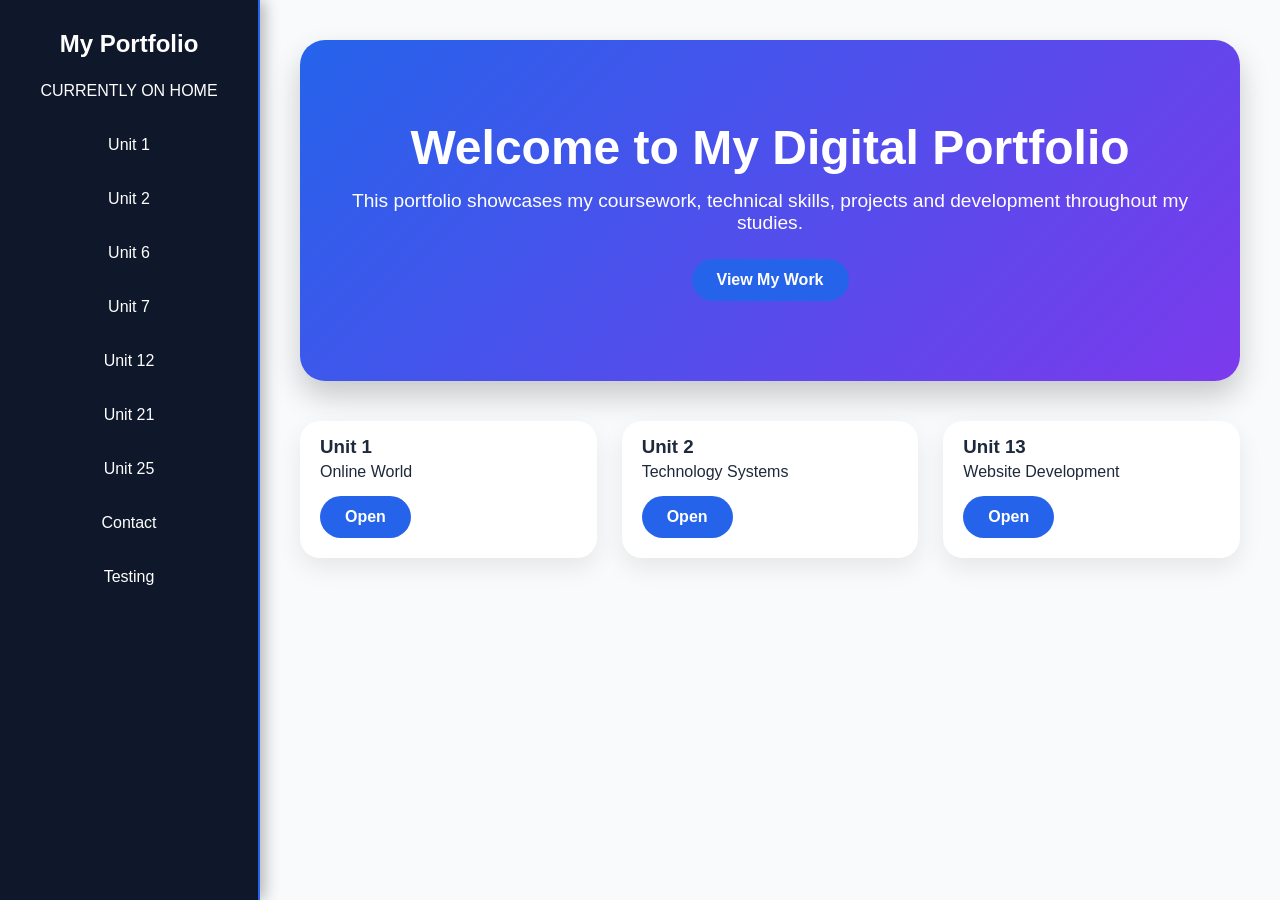
==== index.html @ 54e22fbc "Upload portfolio website" ====
<!DOCTYPE html>
<html>
<head>
<title>Adil Nsumbu Digital Portfolio</title>
<link rel="stylesheet" href="css/style.css">
</head>

<body>

<div class="sidebar">

<h2>My Portfolio</h2>

<ul>
<li><a href="index.html">CURRENTLY ON HOME</a></li>
<li><a href="unit1.html">Unit 1</a></li>
<li><a href="unit2.html">Unit 2</a></li>
<li><a href="unit6.html">Unit 6</a></li>
<li><a href="unit7.html">Unit 7</a></li>
<li><a href="unit12.html">Unit 12</a></li>
<li><a href="unit21.html">Unit 21</a></li>
<li><a href="unit25.html">Unit 25</a></li>
<li><a href="contact.html">Contact</a></li>
<li><a href="testing.html">Testing</a></li>
</ul>

</div>

<div class="main">

<div class="hero">

<h1>Welcome to My Digital Portfolio</h1>

<p>
This portfolio showcases my coursework,
technical skills, projects and development
throughout my studies.
</p>

<a href="unit1.html" class="btn">
View My Work
</a>

</div>

<div class="cards">

<div class="card">
<h3>Unit 1</h3>
<p>Online World</p>
<a href="unit1.html" class="btn">Open</a>
</div>

<div class="card">
<h3>Unit 2</h3>
<p>Technology Systems</p>
<a href="unit2.html" class="btn">Open</a>
</div>

<div class="card">
<h3>Unit 13</h3>
<p>Website Development</p>
<a href="unit12.html" class="btn">Open</a>
</div>

</div>

</div>

<script src="js/script.js"></script>

</body>
</html>
---- css/style.css ----
/* RESET */

*{
    margin:0;
    padding:0;
    box-sizing:border-box;
    font-family:'Segoe UI',sans-serif;
}

/* BODY */

body{
    display:flex;
    background:linear-gradient(135deg,#0f172a,#1e293b);
    min-height:100vh;
}

/* SIDEBAR */

.sidebar{
    width:260px;
    height:100vh;
    position:fixed;
    background:#0f172a;
    border-right:2px solid #2563eb;
    box-shadow:4px 0 15px rgba(0,0,0,0.3);
    padding:30px 20px;
    text-align:center;
}

.profile{
    width:120px;
    height:120px;
    border-radius:50%;
    border:4px solid #2563eb;
    object-fit:cover;
    margin-bottom:20px;
}

.sidebar h2{
    color:white;
    margin-bottom:5px;
}

.sidebar p{
    color:#94a3b8;
    margin-bottom:30px;
}

.sidebar ul{
    list-style:none;
}

.sidebar ul li{
    margin:12px 0;
}

.sidebar ul li a{
    display:block;
    color:white;
    text-decoration:none;
    padding:12px;
    border-radius:10px;
    transition:0.3s;
}

.sidebar ul li a:hover{
    background:#2563eb;
    transform:translateX(5px);
}

/* MAIN CONTENT */

.main{
    margin-left:260px;
    width:100%;
    padding:40px;
    background:#f8fafc;
    color:#1e293b;
    min-height:100vh;
}

/* HERO SECTION */

.hero{
    background:linear-gradient(
        135deg,
        #2563eb,
        #7c3aed
    );

    color:white;
    padding:80px 40px;
    border-radius:25px;
    text-align:center;
    margin-bottom:40px;
    box-shadow:0 15px 30px rgba(0,0,0,0.2);
}

.hero h1{
    font-size:3rem;
    margin-bottom:15px;
}

.hero p{
    font-size:1.2rem;
    margin-bottom:25px;
}

/* BUTTONS */

.btn{
    display:inline-block;
    padding:12px 25px;
    border-radius:50px;
    text-decoration:none;
    background:#2563eb;
    color:white;
    font-weight:bold;
    transition:0.3s;
}

.btn:hover{
    background:#7c3aed;
    transform:translateY(-3px);
    box-shadow:0 10px 20px rgba(0,0,0,0.2);
}

/* SECTION TITLES */

.section-title{
    font-size:2rem;
    margin-bottom:20px;
    color:#0f172a;
}

/* CARD GRID */

.cards{
    display:grid;
    grid-template-columns:repeat(auto-fit,minmax(280px,1fr));
    gap:25px;
    margin-top:20px;
    margin-bottom:40px;
}

/* CARDS */

.card{
    background:white;
    border-radius:20px;
    overflow:hidden;
    box-shadow:0 10px 25px rgba(0,0,0,0.08);
    transition:0.3s;
}

.card:hover{
    transform:translateY(-10px);
}

.card img{
    width:100%;
    height:200px;
    object-fit:cover;
}

.card h3{
    padding:15px 20px 5px;
}

.card p{
    padding:0 20px 15px;
}

.card .btn{
    margin:0 20px 20px;
}

/* UNIT SECTIONS */

.unit-section{
    background:white;
    padding:30px;
    border-radius:20px;
    margin-bottom:25px;
    box-shadow:0 10px 25px rgba(0,0,0,0.08);
}

.unit-section h1,
.unit-section h2{
    margin-bottom:15px;
}

/* EVIDENCE */

.evidence{
    display:grid;
    grid-template-columns:1fr 1fr;
    gap:25px;
    margin-top:20px;
}

.evidence img{
    width:100%;
    border-radius:15px;
    box-shadow:0 5px 15px rgba(0,0,0,0.1);
}

/* REFLECTION BOX */

.reflection{
    background:#eef4ff;
    border-left:5px solid #2563eb;
}

/* STATS */

.stats{
    display:grid;
    grid-template-columns:repeat(auto-fit,minmax(220px,1fr));
    gap:20px;
    margin:40px 0;
}

.stat{
    background:white;
    padding:30px;
    border-radius:20px;
    text-align:center;
    box-shadow:0 10px 20px rgba(0,0,0,0.08);
}

.stat h2{
    color:#2563eb;
    font-size:2rem;
}

/* SKILLS */

.skills{
    background:white;
    padding:30px;
    border-radius:20px;
    margin-bottom:40px;
    box-shadow:0 10px 20px rgba(0,0,0,0.08);
}

.skill{
    margin-bottom:20px;
}

.bar{
    width:100%;
    height:12px;
    background:#e5e7eb;
    border-radius:20px;
    overflow:hidden;
}

.fill{
    height:100%;
    border-radius:20px;
}

.html{
    width:90%;
    background:#2563eb;
}

.css{
    width:85%;
    background:#7c3aed;
}

.javascript{
    width:75%;
    background:#06b6d4;
}

/* TABLES */

table{
    width:100%;
    border-collapse:collapse;
    background:white;
    border-radius:15px;
    overflow:hidden;
    box-shadow:0 10px 20px rgba(0,0,0,0.08);
}

table th{
    background:#2563eb;
    color:white;
}

table th,
table td{
    padding:15px;
    border:1px solid #ddd;
}

/* CONTACT SECTION */

.contact{
    background:white;
    padding:30px;
    border-radius:20px;
    box-shadow:0 10px 20px rgba(0,0,0,0.08);
    text-align:center;
}

.contact .btn{
    margin:10px;
}

/* DARK MODE */

.dark{
    background:#020617;
}

.dark .main{
    background:#0f172a;
    color:white;
}

.dark .card,
.dark .unit-section,
.dark .skills,
.dark .contact,
.dark .stat{
    background:#1e293b;
    color:white;
}

/* RESPONSIVE */

@media(max-width:900px){

.sidebar{
    width:100%;
    height:auto;
    position:relative;
}

.main{
    margin-left:0;
}

.evidence{
    grid-template-columns:1fr;
}

.hero h1{
    font-size:2rem;
}

}
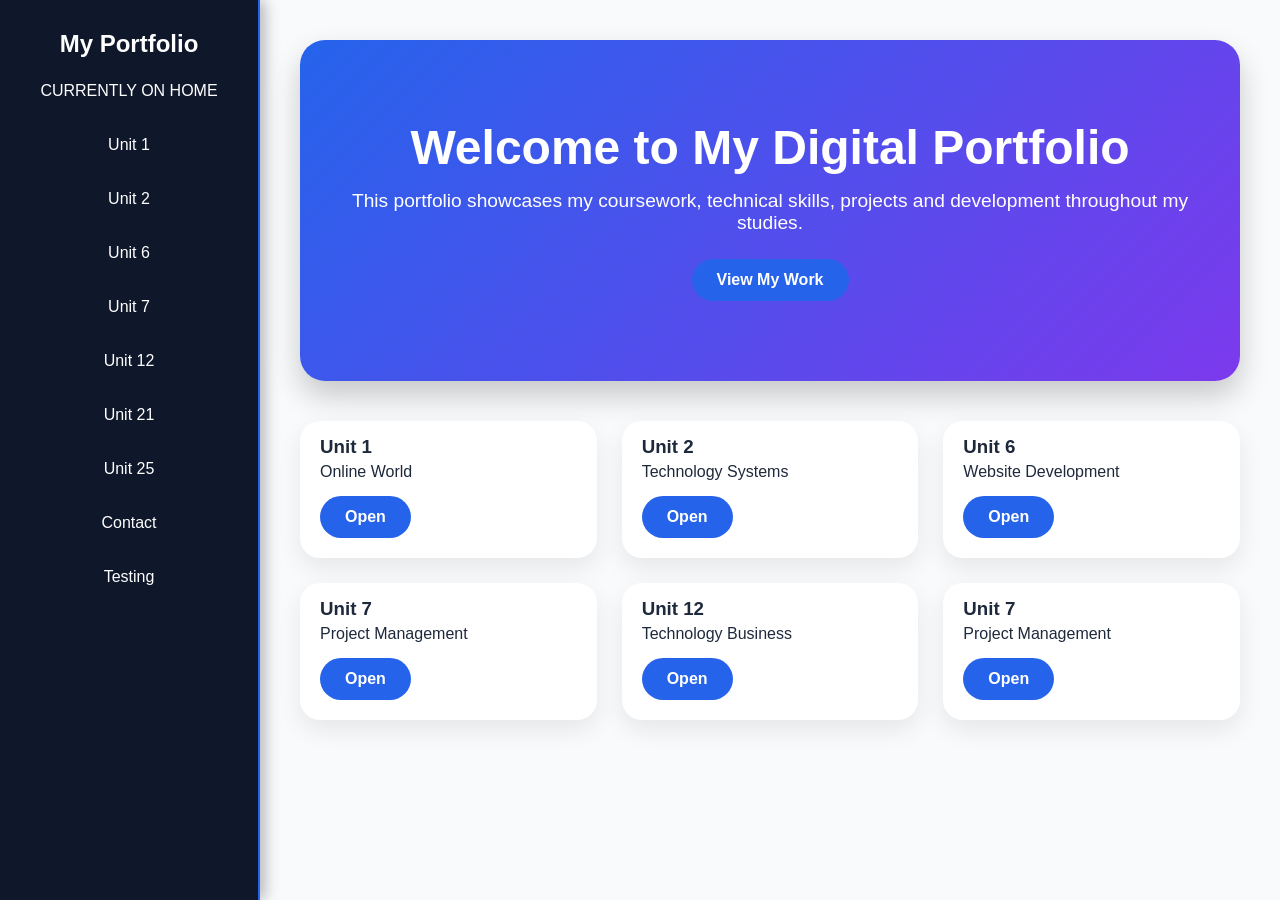
==== commit 54c7c2d1: "update website" ====
--- a/index.html
+++ b/index.html
@@ -59,12 +59,31 @@
 </div>
 
 <div class="card">
-<h3>Unit 13</h3>
+<h3>Unit 6</h3>
 <p>Website Development</p>
+<a href="unit6.html" class="btn">Open</a>
+</div>
+
+<div class="card">
+<h3>Unit 7</h3>
+<p>Project Management</p>
+<a href="unit7.html" class="btn">Open</a>
+</div>
+
+<div class="card">
+<h3>Unit 12</h3>
+<p>Technology Business</p>
 <a href="unit12.html" class="btn">Open</a>
 </div>
 
+<div class="card">
+<h3>Unit 7</h3>
+<p>Project Management</p>
+<a href="unit7.html" class="btn">Open</a>
 </div>
+
+</div>
+    
 
 </div>
 
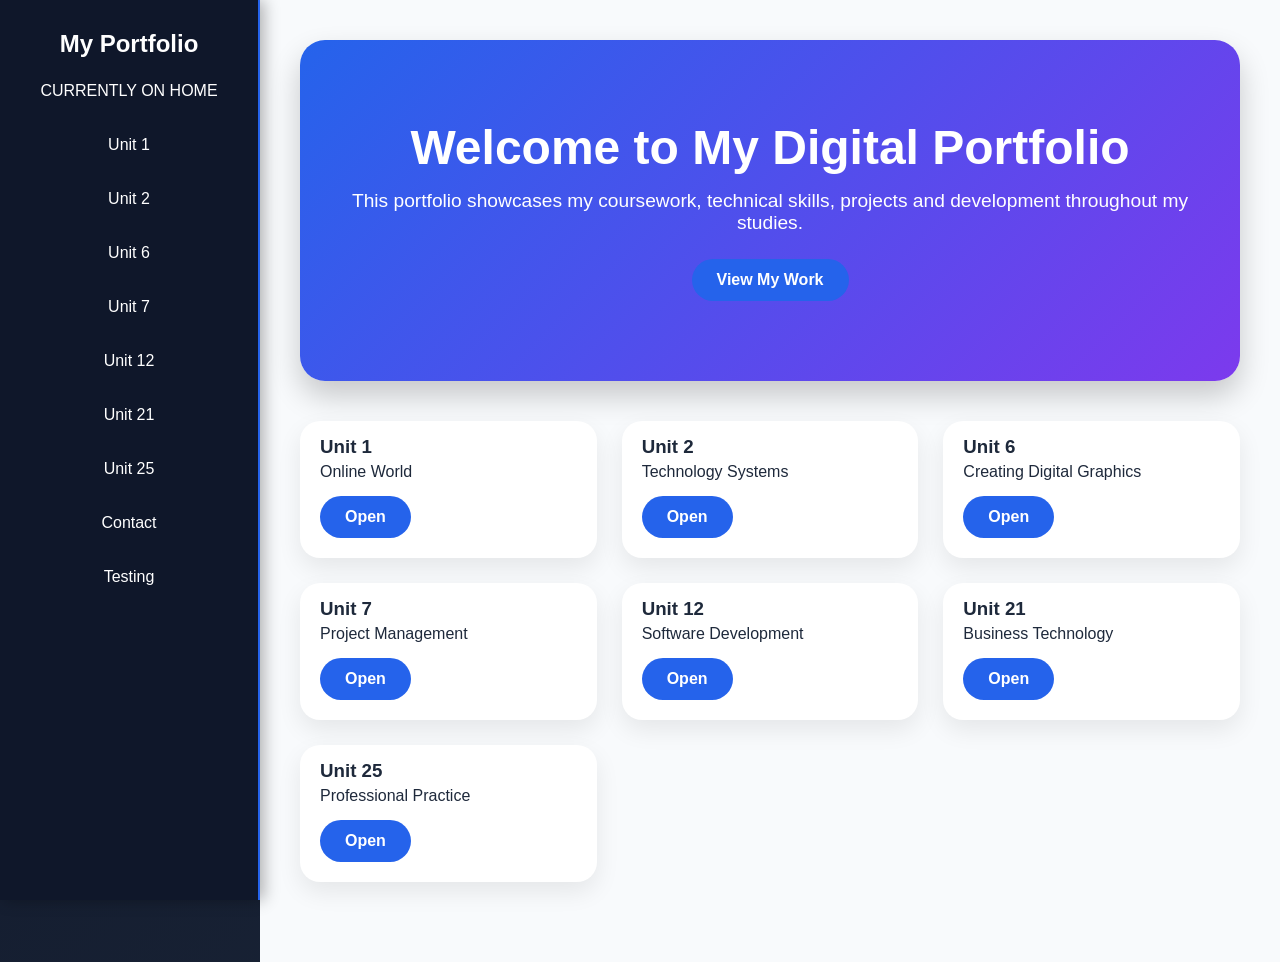
==== commit 1965b0ae: "update website" ====
--- a/index.html
+++ b/index.html
@@ -60,7 +60,7 @@
 
 <div class="card">
 <h3>Unit 6</h3>
-<p>Website Development</p>
+<p>Creating Digital Graphics</p>
 <a href="unit6.html" class="btn">Open</a>
 </div>
 
@@ -72,14 +72,20 @@
 
 <div class="card">
 <h3>Unit 12</h3>
-<p>Technology Business</p>
+<p>Software Development</p>
 <a href="unit12.html" class="btn">Open</a>
 </div>
 
 <div class="card">
-<h3>Unit 7</h3>
-<p>Project Management</p>
-<a href="unit7.html" class="btn">Open</a>
+<h3>Unit 21</h3>
+<p>Business Technology</p>
+<a href="unit21.html" class="btn">Open</a>
+</div>
+
+<div class="card">
+<h3>Unit 25</h3>
+<p>Professional Practice</p>
+<a href="unit25.html" class="btn">Open</a>
 </div>
 
 </div>
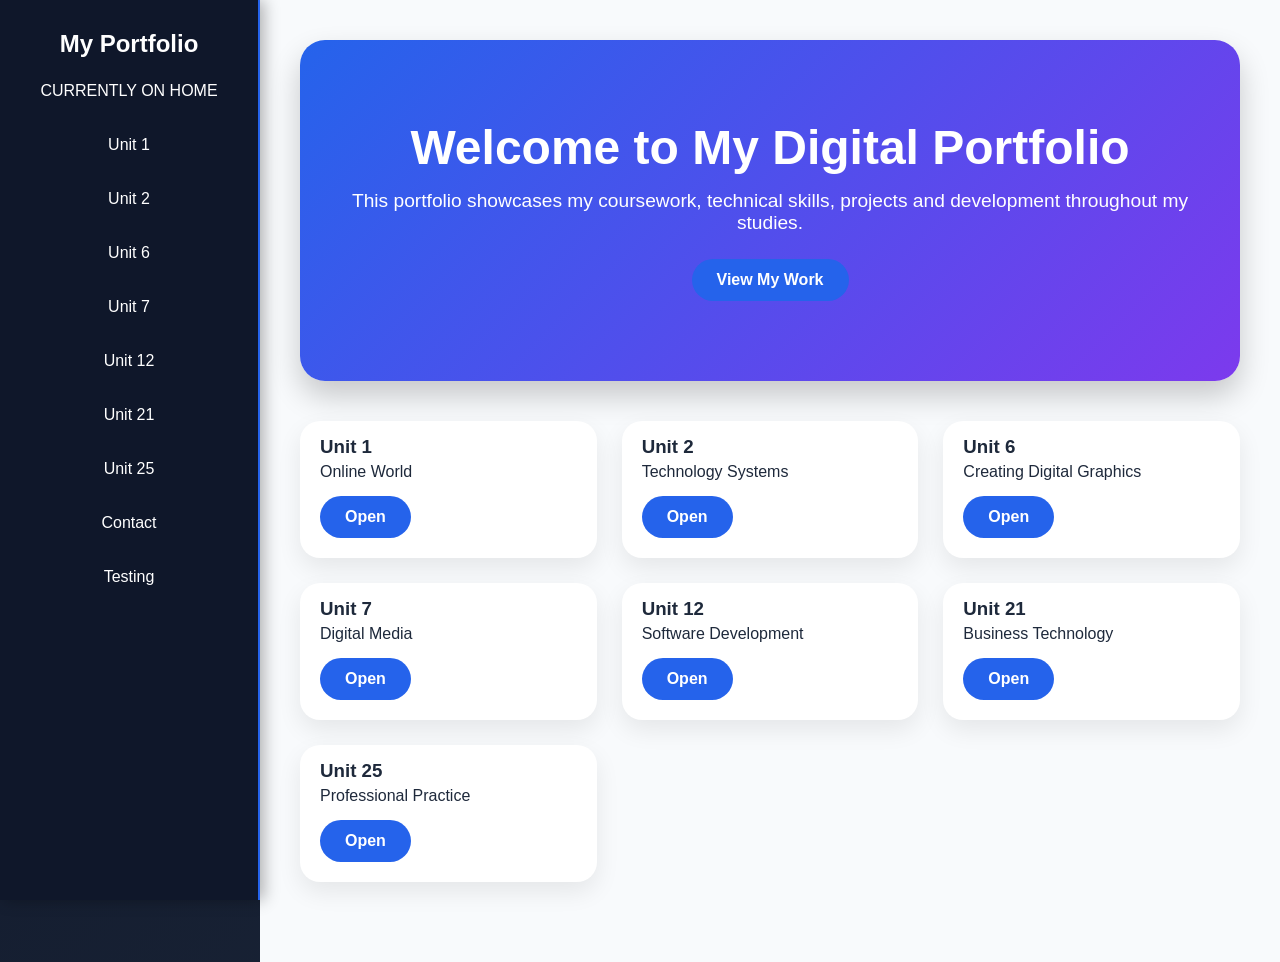
==== commit 2f79d31c: "Updated website" ====
--- a/index.html
+++ b/index.html
@@ -66,7 +66,7 @@
 
 <div class="card">
 <h3>Unit 7</h3>
-<p>Project Management</p>
+<p>Digital Media</p>
 <a href="unit7.html" class="btn">Open</a>
 </div>
 
@@ -96,4 +96,4 @@
 <script src="js/script.js"></script>
 
 </body>
-</html>+</html>
--- a/css/style.css
+++ b/css/style.css
@@ -18,7 +18,7 @@
 /* SIDEBAR */
 
 .sidebar{
-    width:260px;
+     width:260px;
     height:100vh;
     position:fixed;
     background:#0f172a;
@@ -26,6 +26,8 @@
     box-shadow:4px 0 15px rgba(0,0,0,0.3);
     padding:30px 20px;
     text-align:center;
+
+    overflow-y:auto; /* ADD THIS */
 }
 
 .profile{
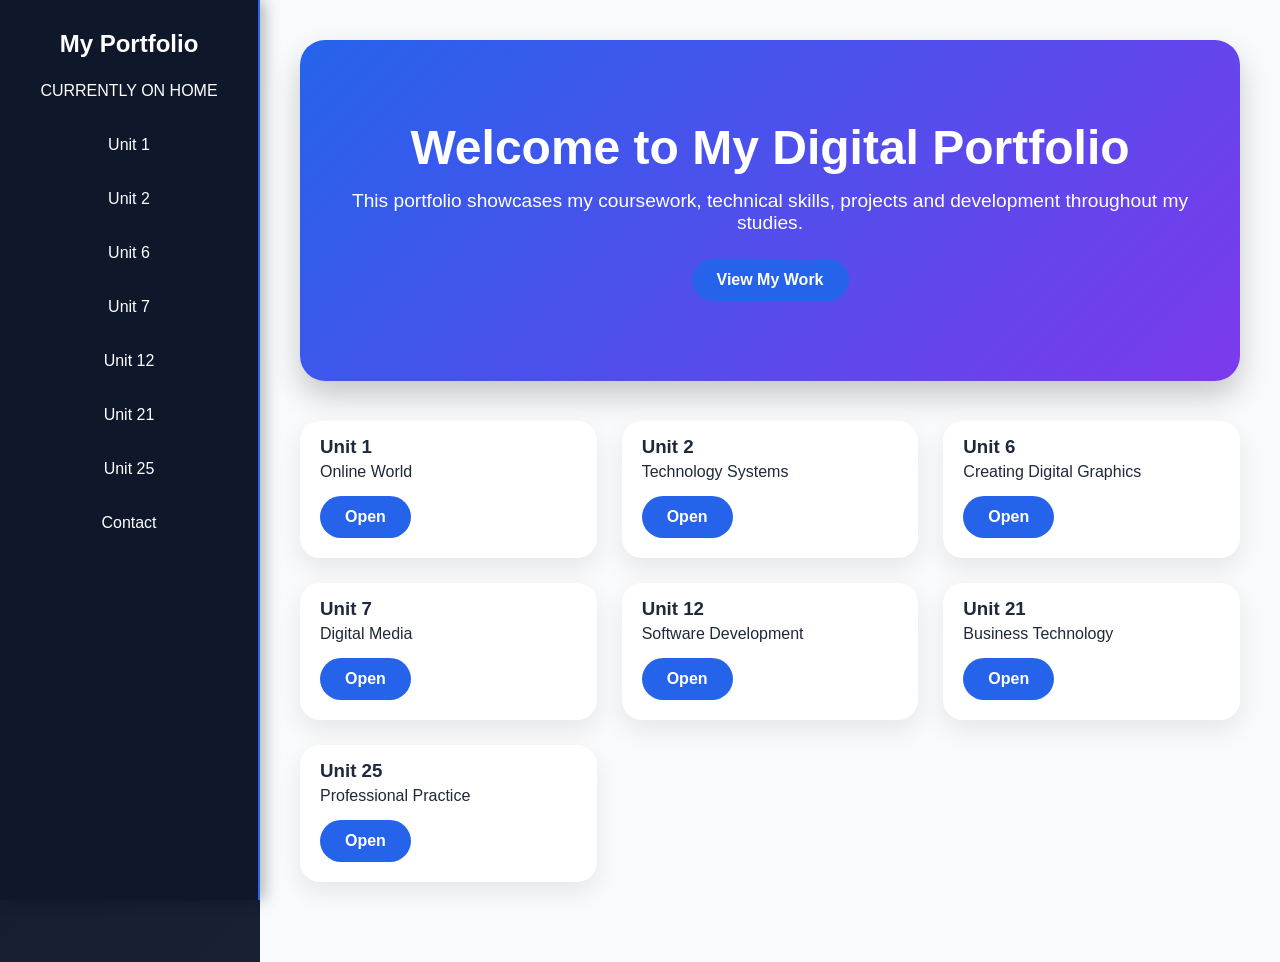
==== commit 01f31161: "Updated website" ====
--- a/index.html
+++ b/index.html
@@ -21,7 +21,6 @@
 <li><a href="unit21.html">Unit 21</a></li>
 <li><a href="unit25.html">Unit 25</a></li>
 <li><a href="contact.html">Contact</a></li>
-<li><a href="testing.html">Testing</a></li>
 </ul>
 
 </div>
